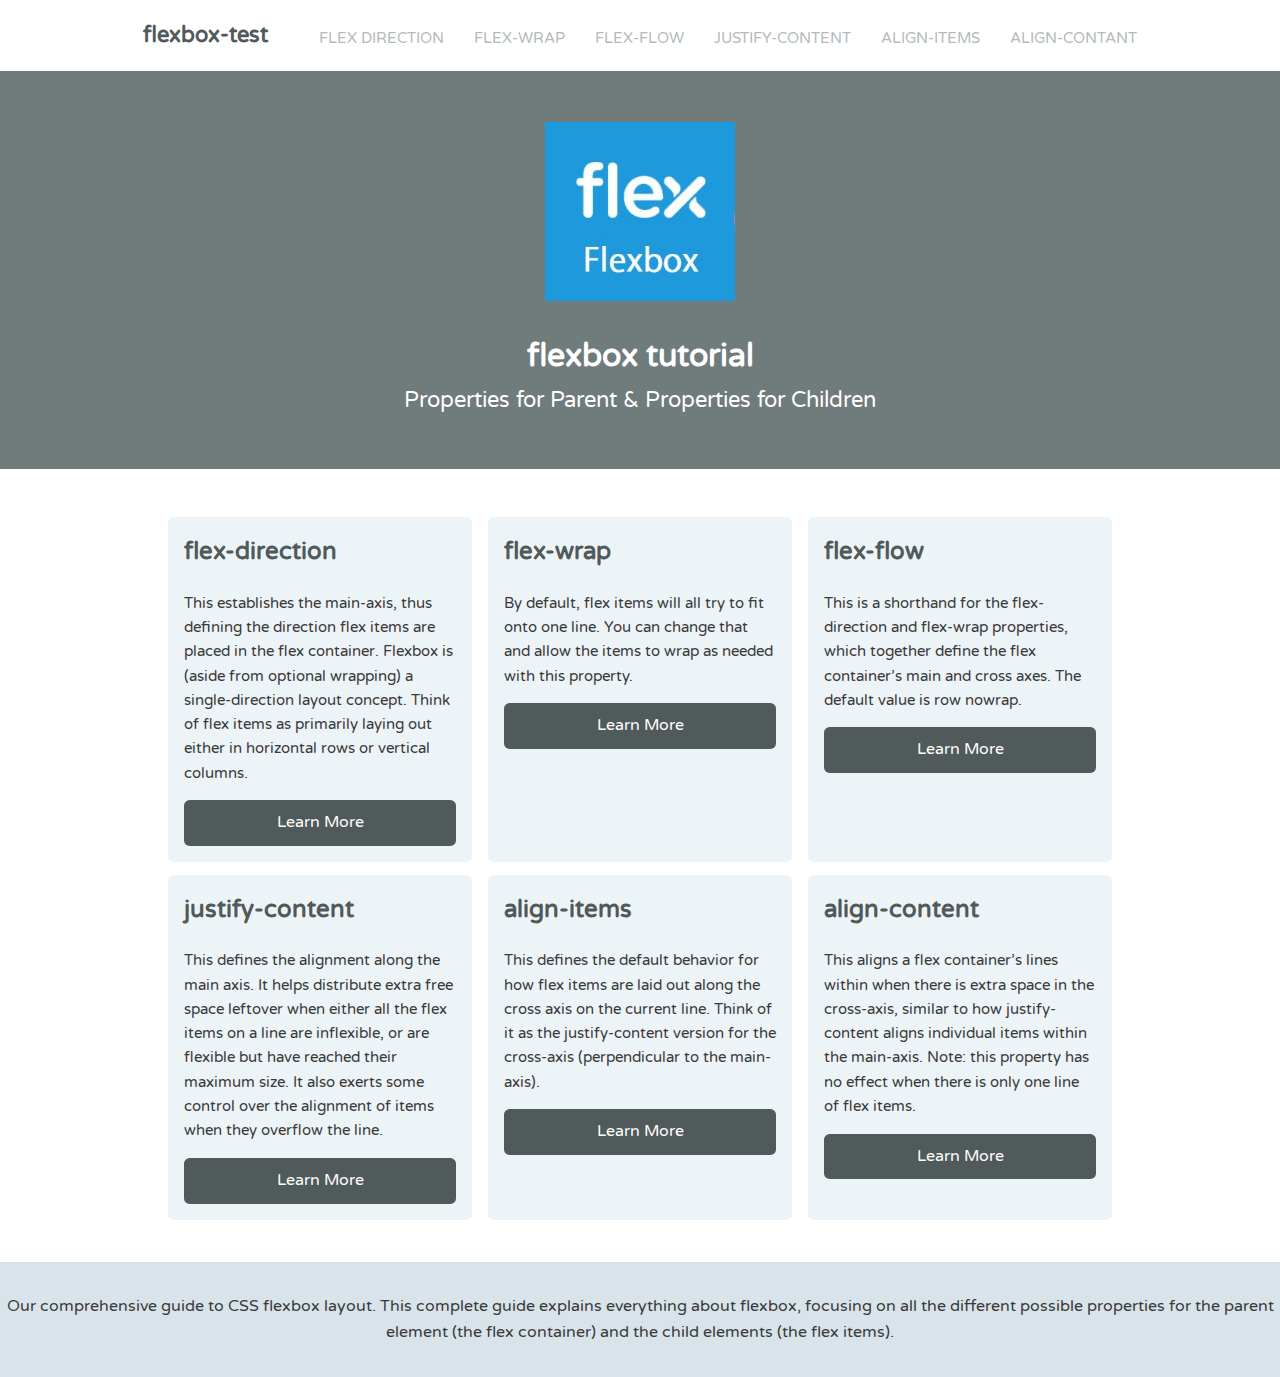
==== index.html @ d1dc327a "flexbox test" ====
<!DOCTYPE html>
<html>
<head>
	<meta name="viewport" content="width=device-width, initial-scale=1.0">
	<title>flexbox-test</title>
	<link href='https://fonts.googleapis.com/css?family=Varela+Round' rel='stylesheet' type='text/css'>
	<link rel="stylesheet" href="main.css">
	<link rel="stylesheet" href="css/flexbox.css">
</head>
<body>

	<header class="main-header">
		<h1 class="name"><a href="#">flexbox-test</a></h1>
		<ul class="main-nav">
			<li><a href="#">Flex Direction</a></li>
			<li><a href="#">flex-wrap</a></li>
			<li><a href="#">flex-flow</a></li>
            <li><a href="#">justify-content</a></li>
            <li><a href="#">align-items</a></li>
            <li><a href="#">align-contant</a></li>
		</ul>
	</header><!--/.main-header-->   

	<div class="banner">
		<img class="logo" src="img/logo.jpg" alt="City">
		<h1 class="headline">flexbox tutorial</h1>
		<span class="tagline">Properties for Parent & Properties for Children</span>
	</div><!--/.banner-->
  
	<div class="row">
		<div class="primary col">
			<h2>flex-direction</h2>
			<p>This establishes the main-axis, thus defining the direction flex items are placed in the flex container. Flexbox is (aside from optional wrapping) a single-direction layout concept. Think of flex items as primarily laying out either in horizontal rows or vertical columns.</p>
			<a class="button" href="#">Learn More</a>
		</div><!--/.primary-->
		
		<div class="secondary col">
			<h2>flex-wrap</h2>
			<p>By default, flex items will all try to fit onto one line. You can change that and allow the items to wrap as needed with this property.</p>
			<a class="button" href="#">Learn More</a>
		</div><!--/.secondary-->
			
		<div class="tertiary col">
			<h2>flex-flow</h2>
			<p>This is a shorthand for the flex-direction and flex-wrap properties, which together define the flex container’s main and cross axes. The default value is row nowrap.</p>
			<a class="button" href="#">Learn More</a>
        </div><!--/.tertiary-->	
    </div>
    <div class="row">
        <div class="fourth col">
			<h2>justify-content</h2>
			<p>This defines the alignment along the main axis. It helps distribute extra free space leftover when either all the flex items on a line are inflexible, or are flexible but have reached their maximum size. It also exerts some control over the alignment of items when they overflow the line.</p>
			<a class="button" href="#">Learn More</a>
        </div><!--/.fourth-->
        
        <div class="fifth col">
			<h2>align-items</h2>
			<p>This defines the default behavior for how flex items are laid out along the cross axis on the current line. Think of it as the justify-content version for the cross-axis (perpendicular to the main-axis).</p>
			<a class="button" href="#">Learn More</a>
        </div><!--/.fifth-->
        
        <div class="sixth col">
			<h2>align-content</h2>
			<p>This aligns a flex container’s lines within when there is extra space in the cross-axis, similar to how justify-content aligns individual items within the main-axis. Note: this property has no effect when there is only one line of flex items.</p>
			<a class="button" href="#">Learn More</a>
		</div><!--/.sixth-->
    </div>
	
	<footer class="main-footer">
		<span class="footer-span">Our comprehensive guide to CSS flexbox layout. This complete guide explains everything about flexbox, focusing on all the different possible properties for the parent element (the flex container) and the child elements (the flex items).</span>
	</footer>
	
</body>
</html>
---- main.css ----
/* ================================= 
  Base Element Styles
==================================== */

* {
	box-sizing: border-box;
}
body {
	font-family: 'Varela Round', sans-serif;
	line-height: 1.6;
	color: #3a3a3a;
	margin: 0;
}
ul {
  margin: 0;
  padding: 0;
  list-style: none;
}
p {
	font-size: .95em;
	margin: 0 0 1em 0;
}
h2,
h3,
a {
	color: #515A5A;
}
h2,
h3 {
	margin: 0 0 .8em 0;
}
a {
	text-decoration: none;
}
img {
	max-width: 100%;
}

/* ================================= 
  Base Layout Styles
==================================== */

/* ---- Navigation ---- */

.name {
	font-size: 1.35em;
	margin: 0;
}
.main-nav {
	margin-top: 5px;
}
.name a,
.main-nav a {
	text-align: center;
	display: block;
	padding: 10px 15px;
}
.main-nav a {
	font-size: .95em;
	color: #B2BABB;
	text-transform: uppercase;
}
.main-nav a:hover {
	color: #515A5A;
}

/* ---- Layout Containers ---- */

.main-header {
	padding-top: .5em;
	padding-bottom: .5em;
}
.banner,
.main-footer {
	text-align: center;
}
.banner {
	color: #fff;
	background: #707B7C;
	padding: 3.2em 0;
	margin-bottom: 48px;
}
.col {
	padding: 1em;
	background: #edf4f7;
	border-radius: .35em;
	margin: 0 .5em .8em;
}
.main-footer {
	background: #d9e4ea;
	padding: 2em 0;
	margin-top: 30px;
}

/* ---- Page Elements ---- */

.logo {
	width: 190px;
}
.headline {
	margin-bottom: 0;
}
.feat-img {
	border-radius: 5px;
}
.button {
	color: #fff;
	text-align: center;
	padding: .625em 1.25em;
	background: #515A5A;
	border-radius: .35em;
}

/* ================================= 
  Media Queries
==================================== */

@media (min-width: 769px) {
	.main-header,
	.row {
		width: 90%;
		margin: 0 auto;
	}
	.tagline {
		font-size: 1.4em;
	}


}
@media (min-width: 1025px) {
	.main-header,
	.row {
		width: 80%;
		max-width: 1150px;
	}

/* ================================= 
  Media Queries
==================================== */

@media (min-width: 769px) {

	.main-header,
	.main-nav,
	.row {
		display: flex;
	}

	.main-header {
		flex-direction: column;
		align-items: center;
	}

	.col {
		flex: 1;
		display: flex;
		flex-direction: column;
	}
}

@media (min-width: 1025px) {

	.main-header {
		flex-direction: row;
		justify-content: space-between;
	}

	.row {
		flex-direction: row;
		width: 75%;
	}

}
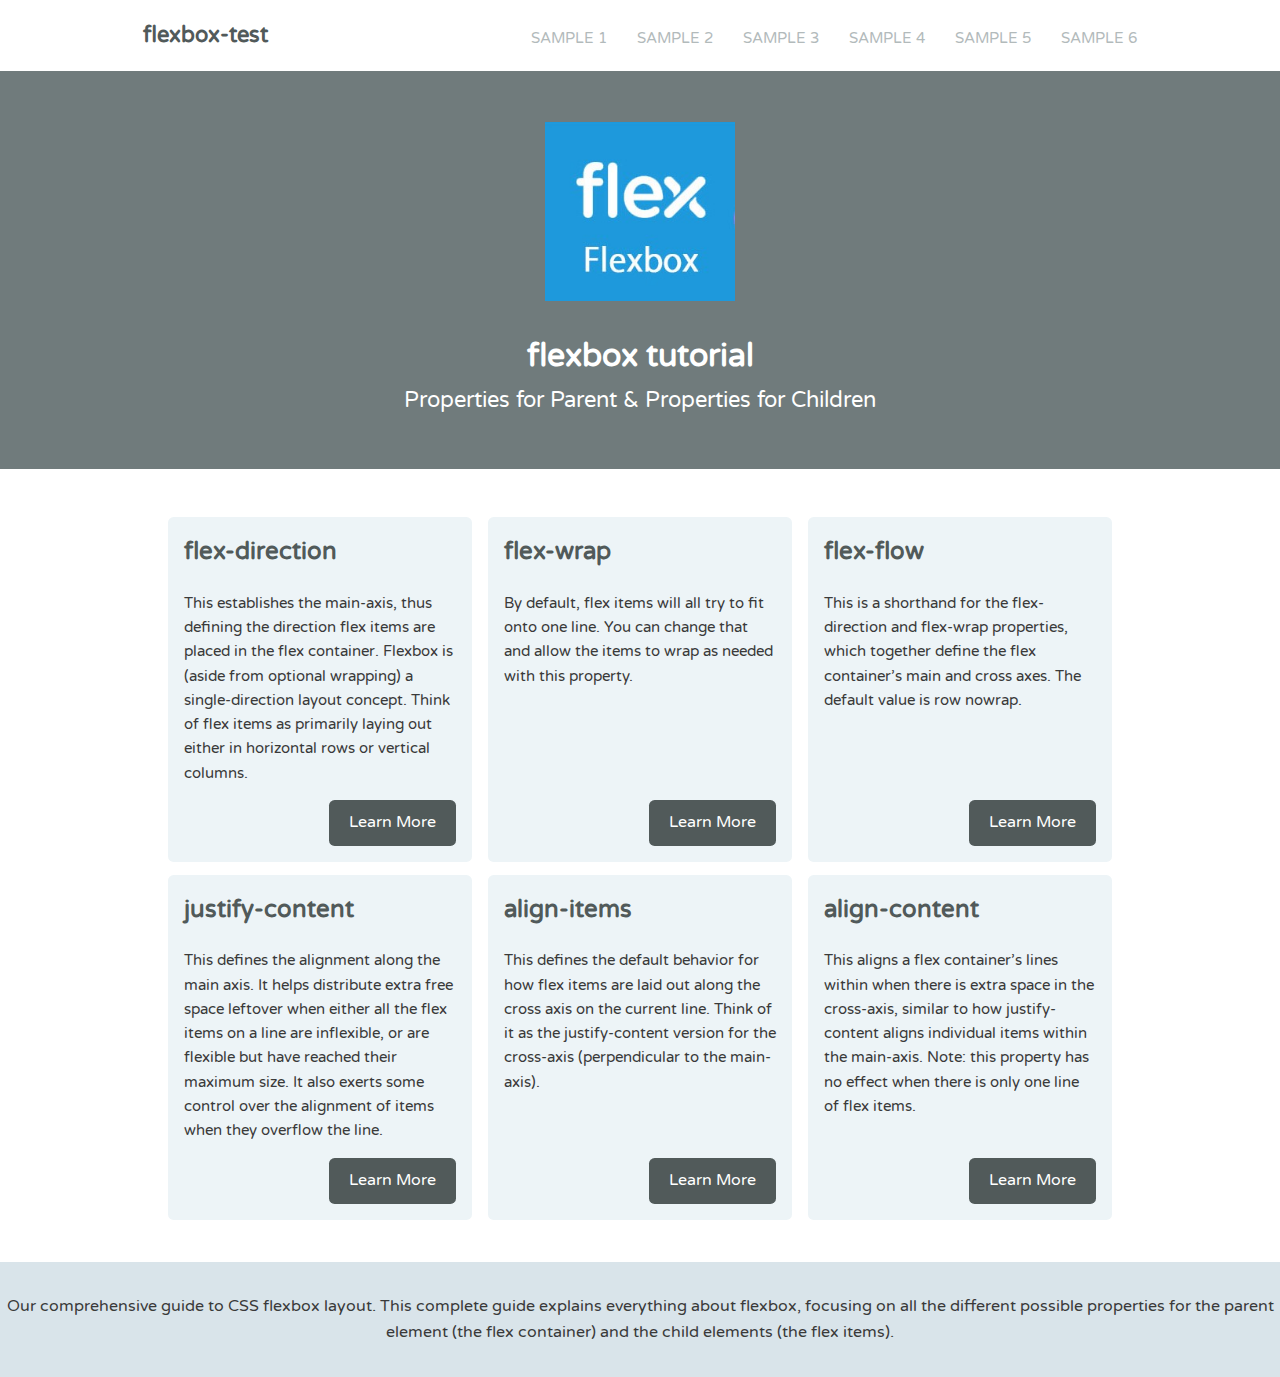
==== commit e0d52a69: "sample 1" ====
--- a/index.html
+++ b/index.html
@@ -12,12 +12,12 @@
 	<header class="main-header">
 		<h1 class="name"><a href="#">flexbox-test</a></h1>
 		<ul class="main-nav">
-			<li><a href="#">Flex Direction</a></li>
-			<li><a href="#">flex-wrap</a></li>
-			<li><a href="#">flex-flow</a></li>
-            <li><a href="#">justify-content</a></li>
-            <li><a href="#">align-items</a></li>
-            <li><a href="#">align-contant</a></li>
+			<li><a href="sample1.html">Sample 1</a></li>
+			<li><a href="#">Sample 2</a></li>
+			<li><a href="#">Sample 3</a></li>
+            <li><a href="#">Sample 4</a></li>
+            <li><a href="#">Sample 5</a></li>
+            <li><a href="#">Sample 6</a></li>
 		</ul>
 	</header><!--/.main-header-->   
 
@@ -65,6 +65,8 @@
 			<a class="button" href="#">Learn More</a>
 		</div><!--/.sixth-->
     </div>
+
+
 	
 	<footer class="main-footer">
 		<span class="footer-span">Our comprehensive guide to CSS flexbox layout. This complete guide explains everything about flexbox, focusing on all the different possible properties for the parent element (the flex container) and the child elements (the flex items).</span>
--- a/main.css
+++ b/main.css
@@ -156,6 +156,12 @@
 		display: flex;
 		flex-direction: column;
 	}
+
+	.button {
+		margin-top: auto;
+		align-self: flex-end; 
+	}
+
 }
 
 @media (min-width: 1025px) {
@@ -167,7 +173,9 @@
 
 	.row {
 		flex-direction: row;
+		flex-wrap: wrap;
 		width: 75%;
 	}
 
+}
 }